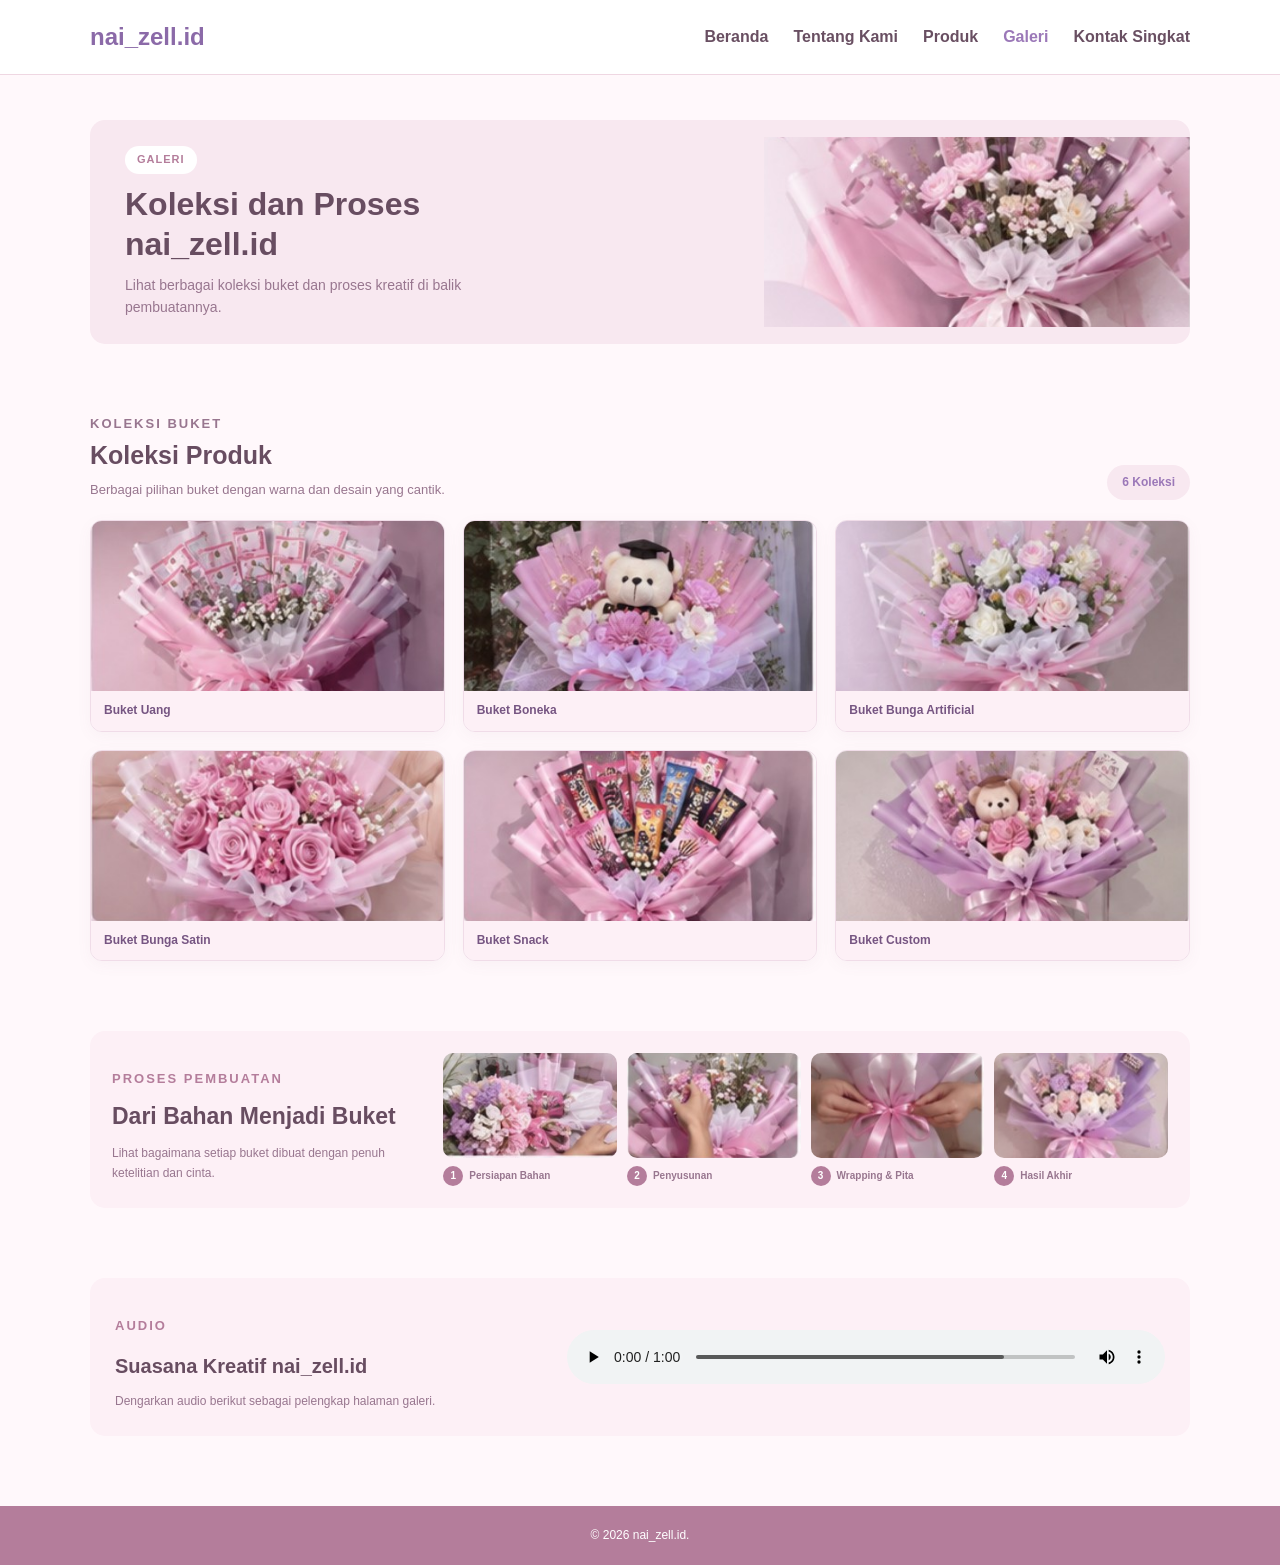
==== website-umkm/galeri.html @ caa22162 "Tugas Mandiri p03" ====
<!doctype html>
<html lang="id">

<head>
  <meta charset="utf-8">
  <meta name="viewport" content="width=device-width, initial-scale=1">

  <title>Galeri - nai_zell.id</title>

  <link rel="stylesheet" href="css/style.css">
</head>

<body>

  <!-- Skip Link -->

  <a class="skip-link" href="#konten">
    Lewati ke konten utama
  </a>


  <!-- Header dan Navigasi -->

  <header class="site-header">

    <div class="header-inner">

      <a class="brand" href="index.html">
        nai_zell.id
      </a>

      <nav aria-label="Navigasi utama">

        <a href="index.html">
          Beranda
        </a>

        <a href="tentang.html">
          Tentang Kami
        </a>

        <a href="produk.html">
          Produk
        </a>

        <a aria-current="page" href="galeri.html">
          Galeri
        </a>

        <a href="index.html#kontak-singkat">
          Kontak Singkat
        </a>

      </nav>

    </div>

  </header>



  <!-- Konten Utama -->

  <main id="konten">


    <!-- Pembuka Galeri -->

    <section
      class="about-hero gallery-hero"
      aria-labelledby="galeri-title">

      <div class="gallery-hero-text">

        <p class="about-label">
          GALERI
        </p>

        <h1 id="galeri-title">
          Koleksi dan Proses<br>
          nai_zell.id
        </h1>

        <p>
          Lihat berbagai koleksi buket dan proses kreatif
          di balik pembuatannya.
        </p>

      </div>


      <img
        src="assets/images/gheader-buket.png"
        alt="Kumpulan buket bunga berwarna merah muda"
        class="gallery-hero-image">

    </section>




    <!-- Galeri Produk -->

    <section aria-labelledby="koleksi-title">

      <div class="section-heading">

        <div>

          <p class="about-label">
            KOLEKSI BUKET
          </p>

          <h2 id="koleksi-title">
            Koleksi Produk
          </h2>

          <p>
            Berbagai pilihan buket dengan warna dan desain
            yang cantik.
          </p>

        </div>


        <span class="collection-count">
          6 Koleksi
        </span>

      </div>



      <div class="gallery-list">


        <!-- Buket Uang -->

        <figure class="gallery-item">

          <img
            src="assets/images/gbuket-uang.png"
            alt="Buket uang">

          <figcaption>
            Buket Uang
          </figcaption>

        </figure>



        <!-- Buket Boneka -->

        <figure class="gallery-item">

          <img
            src="assets/images/gbuket-boneka.png"
            alt="Buket boneka">

          <figcaption>
            Buket Boneka
          </figcaption>

        </figure>



        <!-- Buket Bunga Artificial -->

        <figure class="gallery-item">

          <img
            src="assets/images/gbunga-artificial.png"
            alt="Buket bunga artificial">

          <figcaption>
            Buket Bunga Artificial
          </figcaption>

        </figure>



        <!-- Buket Bunga Satin -->

        <figure class="gallery-item">

          <img
            src="assets/images/gbunga-satin.png"
            alt="Buket bunga satin">

          <figcaption>
            Buket Bunga Satin
          </figcaption>

        </figure>



        <!-- Buket Snack -->

        <figure class="gallery-item">

          <img
            src="assets/images/gbuket-snack.png"
            alt="Buket snack">

          <figcaption>
            Buket Snack
          </figcaption>

        </figure>



        <!-- Buket Custom -->

        <figure class="gallery-item">

          <img
            src="assets/images/gbuket-custom.png"
            alt="Buket custom">

          <figcaption>
            Buket Custom
          </figcaption>

        </figure>


      </div>

    </section>




    <!-- Proses Pembuatan -->

    <section
      class="process-section"
      aria-labelledby="proses-title">


      <div class="process-intro">

        <p class="about-label">
          PROSES PEMBUATAN
        </p>

        <h2 id="proses-title">
          Dari Bahan Menjadi Buket
        </h2>

        <p>
          Lihat bagaimana setiap buket dibuat dengan penuh
          ketelitian dan cinta.
        </p>

      </div>



      <div class="process-list">


        <!-- Proses 1 -->

        <figure class="process-item">

          <img
            src="assets/images/gproses-persiapan-bahan.png"
            alt="Persiapan bahan buket">

          <figcaption>
            <span>1</span>
            Persiapan Bahan
          </figcaption>

        </figure>



        <!-- Proses 2 -->

        <figure class="process-item">

          <img
            src="assets/images/gproses-penyusunan.png"
            alt="Penyusunan buket">

          <figcaption>
            <span>2</span>
            Penyusunan
          </figcaption>

        </figure>



        <!-- Proses 3 -->

        <figure class="process-item">

          <img
            src="assets/images/gproses-wrapping-dan-pita.png"
            alt="Proses wrapping dan pita">

          <figcaption>
            <span>3</span>
            Wrapping &amp; Pita
          </figcaption>

        </figure>



        <!-- Proses 4 -->

        <figure class="process-item">

          <img
            src="assets/images/gproses-hasil-akhir.png"
            alt="Hasil akhir buket">

          <figcaption>
            <span>4</span>
            Hasil Akhir
          </figcaption>

        </figure>


      </div>

    </section>




    <!-- Audio -->

    <section
      class="audio-section"
      aria-labelledby="audio-title">


      <p class="about-label">
        AUDIO
      </p>

      <h2 id="audio-title">
        Suasana Kreatif nai_zell.id
      </h2>

      <p>
        Dengarkan audio berikut sebagai pelengkap
        halaman galeri.
      </p>


      <audio controls preload="metadata">

        <source
          src="assets/until-i-found-you-ref.mp3"
          type="audio/mpeg">

        Browser Anda tidak mendukung pemutar audio.

      </audio>


    </section>


  </main>




  <!-- Footer -->

  <footer class="site-footer">

    <p>
      &copy; 2026 nai_zell.id.
    </p>

  </footer>



  <!-- JavaScript -->

  <script src="js/script.js"></script>

</body>

</html>
---- website-umkm/css/style.css ----
/* DASAR / RESET Digunakan oleh seluruh halaman website */

* {
  box-sizing: border-box;
}

html {
  scroll-behavior: smooth;
}

body {
  margin: 0;
  font-family: Arial, sans-serif;
  background: #fff8fb;
  color: #59404d;
  line-height: 1.6;
}

img {
  max-width: 100%;
  display: block;
}

a {
  color: inherit;
}


/* AKSESIBILITAS Skip link untuk langsung menuju konten utama */

.skip-link {
  position: absolute;
  top: -50px;
  left: 15px;
  padding: 10px 16px;
  background: #8b6aa8;
  color: white;
  text-decoration: none;
  border-radius: 0 0 8px 8px;
  z-index: 100;
}

.skip-link:focus {
  top: 0;
}


/* HEADER & NAVIGASI Digunakan pada semua halaman: Beranda, Tentang Kami, Produk, dan Galeri */

.site-header {
  background: white;
  border-bottom: 1px solid #efd7e2;
  padding: 18px 0;
}

.header-inner {
  width: 90%;
  max-width: 1100px;
  margin: 0 auto;
  display: flex;
  align-items: center;
  justify-content: space-between;
}

.brand {
  display: inline-block;
  font-size: 24px;
  font-weight: bold;
  color: #8b6aa8;
  text-decoration: none;
}

nav {
  display: flex;
  align-items: center;
}

nav a {
  display: inline-block;
  margin-left: 25px;
  color: #694f62;
  text-decoration: none;
  font-weight: 600;
}

nav a:hover,
nav a[aria-current="page"] {
  color: #9b78b8;
}

nav a:focus,
.brand:focus {
  outline: 3px solid #e8a8c5;
  outline-offset: 4px;
}


/* LAYOUT UTAMA Digunakan sebagai dasar isi semua halaman */

main {
  width: 90%;
  max-width: 1100px;
  margin: 0 auto;
}

section {
  margin-bottom: 70px;
}

h1,
h2,
h3 {
  color: #684d61;
}

h2 {
  font-size: 30px;
  margin-bottom: 25px;
}


/* BERANDA / HOME */

.hero {
  margin-top: 45px;
  padding: 55px;
  background: #f8e8f0;
  border-radius: 25px;
  min-height: 390px;
}

.hero::after {
  content: "";
  display: block;
  clear: both;
}

.hero > p:not(.eyebrow) {
  max-width: 560px;
  font-size: 17px;
}

.eyebrow {
  margin-bottom: 5px;
  color: #9b78b8;
  font-size: 13px;
  font-weight: bold;
  letter-spacing: 2px;
}

.hero h1 {
  margin-top: 5px;
  margin-bottom: 15px;
  font-size: 48px;
  color: #8b6aa8;
}

.hero img {
  float: right;
  width: 330px;
  height: 280px;
  object-fit: cover;
  margin: -180px 0 20px 40px;
  border-radius: 22px;
  border: 5px solid white;
  box-shadow: 0 10px 25px rgba(130, 90, 110, 0.12);
}


/* TOMBOL PROMO */

#promoButton {
  margin-top: 15px;
  padding: 12px 22px;
  border: none;
  border-radius: 25px;
  background: #9b78b8;
  color: white;
  font-size: 15px;
  cursor: pointer;
}

#promoButton:hover {
  background: #80609b;
}

#promoButton:focus {
  outline: 3px solid #e8a8c5;
  outline-offset: 3px;
}


/* ETALASE PRODUK */

.etalase {
  margin-bottom: 70px;
  text-align: center;
}

.etalase-label {
  margin-bottom: 5px;
  color: #b47d9b;
  font-size: 13px;
  font-weight: bold;
  letter-spacing: 2px;
}

.etalase h2 {
  margin-top: 5px;
  margin-bottom: 30px;
}

.etalase-list {
  margin: -10px;
  font-size: 0;
  text-align: center;
}

.etalase-item {
  display: inline-block;
  vertical-align: top;
  width: 31%;
  margin: 10px;
  overflow: hidden;
  background: white;
  border: 1px solid #efd7e2;
  border-radius: 20px;
  box-shadow: 0 8px 25px rgba(130, 90, 110, 0.08);
  font-size: 15px;
  text-align: left;
}

.etalase-item img {
  width: 100%;
  height: 360px;
  object-fit: cover;
}

.etalase-info {
  padding: 18px;
}

.etalase-info h3 {
  margin-top: 0;
  margin-bottom: 8px;
  color: #765582;
  font-size: 19px;
}

.etalase-info p {
  margin-top: 5px;
  margin-bottom: 8px;
}

.price {
  color: #9b5f83;
  font-weight: bold;
  font-size: 17px;
}


/* KARTU PRODUK UMUM */

.product-list {
  font-size: 0;
  margin: -10px;
}

.product-card {
  display: inline-block;
  vertical-align: top;
  width: 46%;
  margin: 10px 1.5%;
  padding: 25px;
  background: white;
  border: 1px solid #efd7e2;
  border-radius: 18px;
  box-shadow: 0 6px 20px rgba(130, 90, 110, 0.06);
  font-size: 15px;
}

.product-card h3 {
  margin-top: 0;
  color: #8b6aa8;
}

.product-card p {
  margin-bottom: 0;
}


/* INFORMASI */

section[aria-labelledby="informasi-title"] {
  padding: 35px;
  background: #fdf0f6;
  border-radius: 20px;
}

section[aria-labelledby="informasi-title"] article {
  display: inline-block;
  vertical-align: top;
  width: 45%;
  margin-right: 4%;
}

section[aria-labelledby="informasi-title"] h3 {
  color: #8b6aa8;
  margin-bottom: 5px;
}


/* FOOTER Digunakan pada seluruh halaman website */

.site-footer {
  margin-top: 50px;
  padding: 25px;
  background: #8b6aa8;
  color: white;
  text-align: center;
}

.site-footer p {
  margin: 0;
}


/* TENTANG KAMI (Hero halaman Tentang Kami) */

.about-hero {
  padding: 70px 30px;
  text-align: center;
  background: #f8e8f0;
  border-radius: 25px;
  margin-top: 45px;
}

.about-label {
  margin-bottom: 8px;
  color: #b47d9b;
  font-size: 13px;
  font-weight: bold;
  letter-spacing: 2px;
}

.about-hero h1 {
  margin: 10px 0 15px;
  font-size: 42px;
  color: #8b6aa8;
}

.about-hero p:not(.about-label) {
  max-width: 650px;
  margin: 0 auto;
}


/* TENTANG KAMI - CERITA USAHA */

.about-story {
  padding: 20px 0;
}

.about-story::after {
  content: "";
  display: block;
  clear: both;
}

.about-photo {
  float: left;
  width: 42%;
  margin-right: 6%;
}

.about-photo img {
  width: 100%;
  height: 330px;
  object-fit: cover;
  border-radius: 22px;
  border: 5px solid white;
  box-shadow: 0 10px 25px rgba(130, 90, 110, 0.1);
}

.about-text {
  float: left;
  width: 52%;
}

.about-text h2 {
  margin-top: 5px;
}


/* TENTANG KAMI - NILAI USAHA */

.about-values {
  text-align: center;
}

.about-values h2 {
  margin-top: 5px;
}

.value-list {
  font-size: 0;
  margin: -10px;
}

.value-card {
  display: inline-block;
  vertical-align: top;
  width: 30%;
  margin: 10px;
  padding: 25px 20px;
  background: white;
  border: 1px solid #efd7e2;
  border-radius: 18px;
  text-align: left;
  font-size: 15px;
}

.value-card span {
  color: #c58baa;
  font-size: 14px;
  font-weight: bold;
}

.value-card h3 {
  color: #8b6aa8;
  margin: 8px 0;
}


/* TENTANG KAMI - PRODUK */

.about-products {
  text-align: center;
}

.about-products h2 {
  margin-top: 5px;
}

.product-tags {
  text-align: center;
}

.product-tags span {
  display: inline-block;
  margin: 6px;
  padding: 10px 17px;
  background: #f8e8f0;
  border: 1px solid #efd7e2;
  border-radius: 20px;
  color: #765582;
}


/* TENTANG KAMI - LOKASI */

.about-location {
  text-align: center;
}

.location-box {
  padding: 40px;
  background: #fdf0f6;
  border-radius: 22px;
}

.location-box h2 {
  margin-top: 5px;
  color: #8b6aa8;
}

.location-box strong {
  color: #765582;
}


/* TENTANG KAMI - KONTAK SINGKAT */

#kontak-singkat {
  margin-top: 50px;
  padding: 45px 35px;
  background: white;
  border: 1px solid #efd7e2;
  border-radius: 22px;
  text-align: center;
}

.contact-label {
  margin-bottom: 5px;
  color: #b47d9b;
  font-size: 13px;
  font-weight: bold;
  letter-spacing: 2px;
}

#kontak-singkat h2 {
  margin-top: 5px;
  margin-bottom: 15px;
  color: #8b6aa8;
}

#kontak-singkat > p:not(.contact-label) {
  max-width: 650px;
  margin: 0 auto 30px;
}

#kontak-singkat article {
  display: inline-block;
  vertical-align: top;
  width: 30%;
  min-height: 190px;
  margin: 10px 1%;
  padding: 25px;
  background: #fdf0f6;
  border-radius: 18px;
  text-align: left;
}

#kontak-singkat article h3 {
  margin-top: 0;
  margin-bottom: 15px;
  color: #8b6aa8;
  font-size: 20px;
}

#kontak-singkat article p {
  margin-bottom: 18px;
}

#kontak-singkat a {
  color: #8b6aa8;
  font-weight: bold;
  text-decoration: none;
}

#kontak-singkat a:hover {
  text-decoration: underline;
}

#kontak-singkat a:focus {
  outline: 3px solid #e8a8c5;
  outline-offset: 3px;
}


/* PRODUK */

.page-hero {
  margin-top: 45px;
  padding: 35px;
  min-height: 280px;
  background: #f8e8f0;
  border-radius: 25px;
  display: flex;
  align-items: center;
  justify-content: space-between;
  gap: 35px;
}

.page-hero-text {
  flex: 1;
}

.page-hero h1 {
  margin: 10px 0 15px;
  font-size: 42px;
  color: #8b6aa8;
  line-height: 1.2;
}

.page-hero-text > p:not(.about-label) {
  max-width: 580px;
  margin: 0;
  font-size: 16px;
}

.page-hero > img {
  width: 280px;
  height: 210px;
  object-fit: cover;
  border-radius: 22px;
  border: 5px solid white;
  box-shadow: 0 10px 25px rgba(130, 90, 110, 0.12);
}


/*  PRODUK - KATEGORI */

.category-list {
  font-size: 0;
  margin: -10px;
}

.category-card {
  display: inline-block;
  vertical-align: top;
  width: 46%;
  margin: 10px 1.5%;
  padding: 22px;
  background: white;
  border: 1px solid #efd7e2;
  border-radius: 18px;
  box-shadow: 0 6px 20px rgba(130, 90, 110, 0.06);
  font-size: 15px;
}

.category-card h3 {
  margin-top: 0;
  margin-bottom: 8px;
  color: #8b6aa8;
}

.category-card p {
  margin-bottom: 0;
}


/* PRODUK - GRID */

.product-grid {
  font-size: 0;
  margin: -10px;
}

.product-grid .product-card {
  display: inline-block;
  vertical-align: top;
  width: 30%;
  margin: 10px 1.5%;
  padding: 0;
  overflow: hidden;
  background: white;
  border: 1px solid #efd7e2;
  border-radius: 18px;
  box-shadow: 0 6px 20px rgba(130, 90, 110, 0.06);
  font-size: 15px;
  text-align: left;
}

.product-grid .product-card img {
  width: 100%;
  height: 230px;
  object-fit: cover;
}

.product-grid .product-card h3 {
  margin: 15px 15px 8px;
  color: #765582;
  font-size: 18px;
}

.product-grid .product-card p {
  margin: 8px 15px 15px;
}

.product-grid .product-card .price {
  display: inline-block;
  margin: 0 15px 5px;
  padding: 5px 9px;
  background: #f8e8f0;
  border-radius: 6px;
  color: #9b5f83;
  font-size: 14px;
}


/* PRODUK - TABEL (Tabel informasi produk) */

.table-wrapper {
  width: 100%;
  overflow-x: auto;
}

table {
  width: 100%;
  border-collapse: collapse;
  background: white;
  border: 1px solid #efd7e2;
}

caption {
  margin-bottom: 12px;
  color: #694f62;
  text-align: left;
  font-size: 14px;
}

th,
td {
  padding: 12px 14px;
  border: 1px solid #efd7e2;
  text-align: left;
  font-size: 14px;
}

th {
  background: #8b6aa8;
  color: white;
}

td {
  color: #59404d;
}

tbody tr:hover {
  background: #fdf0f6;
}


/* GALERI */

.gallery-list {
  font-size: 0;
  margin: -10px;
}

.gallery-item {
  display: inline-block;
  vertical-align: top;
  width: 46%;
  margin: 10px 1.5%;
  overflow: hidden;
  background: white;
  border: 1px solid #efd7e2;
  border-radius: 18px;
  box-shadow: 0 6px 20px rgba(130, 90, 110, 0.06);
  font-size: 15px;
}

.gallery-item img {
  width: 100%;
  height: 260px;
  object-fit: cover;
}

.gallery-item figcaption {
  padding: 15px;
  color: #765582;
  font-size: 15px;
}


/* GALERI - PROSES PEMBUATAN */

.process-figure {
  max-width: 750px;
  margin: 20px auto 0;
  padding: 20px;
  background: white;
  border: 1px solid #efd7e2;
  border-radius: 20px;
  text-align: center;
}

.process-figure img {
  width: 100%;
  max-height: 350px;
  object-fit: contain;
  margin: 0 auto;
}

.process-figure figcaption {
  margin-top: 15px;
  font-size: 14px;
}


/* AUDIO (Bagian audio pada halaman Galeri) */

.audio-section {
  padding: 35px;
  background: #fdf0f6;
  border-radius: 20px;
  text-align: center;
}

.audio-section audio {
  width: 100%;
  max-width: 700px;
}


/* GALERI - HERO (Bagian pembuka halaman Galeri) */

.gallery-hero {
  display: flex;
  align-items: center;
  padding: 0 0 0 35px;
  gap: 20px;
  min-height: 190px;
  background: #f8e8f0;
  border-radius: 15px;
  overflow: hidden;
  text-align: left;
}

.gallery-hero-text {
  flex: 1;
  padding: 25px 0;
}

.gallery-hero .about-label {
  display: inline-block;
  margin: 0 0 10px;
  padding: 5px 12px;
  background: white;
  border-radius: 20px;
  font-size: 11px;
  letter-spacing: 1px;
}

.gallery-hero h1 {
  margin: 0 0 10px;
  color: #684d61;
  font-size: 32px;
  line-height: 1.25;
}

.gallery-hero p:not(.about-label) {
  margin: 0;
  max-width: 430px;
  color: #98768f;
  font-size: 14px;
}

.gallery-hero-image {
  width: 40%;
  height: 190px;
  object-fit: cover;
  border: none;
  border-radius: 0;
  box-shadow: none;
}


/* GALERI - JUDUL KOLEKSI */

.section-heading {
  display: flex;
  align-items: flex-end;
  justify-content: space-between;
  gap: 20px;
  margin-bottom: 20px;
}

.section-heading h2 {
  margin: 0 0 5px;
  font-size: 25px;
  color: #684d61;
}

.section-heading p {
  margin: 0;
  color: #98768f;
  font-size: 13px;
}

.collection-count {
  flex-shrink: 0;
  padding: 8px 15px;
  background: #f8e8f0;
  border-radius: 20px;
  color: #9b78b8;
  font-size: 12px;
  font-weight: bold;
}


/* GALERI - KOLEKSI PRODUK (Grid foto produk pada halaman Galeri) */

.gallery-list {
  display: grid;
  grid-template-columns: repeat(3, 1fr);
  gap: 18px;
  margin: 0;
  font-size: initial;
}

.gallery-item {
  display: block;
  width: 100%;
  margin: 0;
  overflow: hidden;
  background: white;
  border: 1px solid #f0dce8;
  border-radius: 12px;
  box-shadow: 0 4px 15px rgba(130, 90, 110, 0.05);
}

.gallery-item img {
  width: 100%;
  height: 170px;
  object-fit: cover;
}

.gallery-item figcaption {
  padding: 10px 13px;
  background: #fdf0f6;
  color: #765582;
  font-size: 12px;
  font-weight: bold;
}


/* GALERI - PROSES PEMBUATAN */

.process-section {
  display: flex;
  align-items: center;
  gap: 25px;
  padding: 22px;
  background: #fdf0f6;
  border-radius: 15px;
}

.process-intro {
  flex: 0 0 29%;
}

.process-intro h2 {
  margin: 0 0 10px;
  color: #684d61;
  font-size: 23px;
}

.process-intro p:not(.about-label) {
  margin: 0;
  color: #98768f;
  font-size: 12px;
}

.process-list {
  display: grid;
  grid-template-columns: repeat(4, 1fr);
  flex: 1;
  gap: 10px;
}

.process-item {
  min-width: 0;
  margin: 0;
}

.process-item img {
  width: 100%;
  height: 105px;
  object-fit: cover;
  border-radius: 10px;
}

.process-item figcaption {
  display: flex;
  align-items: center;
  gap: 6px;
  margin-top: 8px;
  color: #98768f;
  font-size: 10px;
  font-weight: bold;
}

.process-item figcaption span {
  display: inline-flex;
  align-items: center;
  justify-content: center;
  flex-shrink: 0;
  width: 20px;
  height: 20px;
  background: #b47d9b;
  border-radius: 50%;
  color: white;
  font-size: 10px;
}


/* GALERI - AUDIO */

.audio-section {
  display: grid;
  grid-template-columns: 1fr 1.4fr;
  align-items: center;
  gap: 5px 25px;
  padding: 25px;
  background: #fdf0f6;
  border-radius: 15px;
  text-align: left;
}

.audio-section h2 {
  margin: 0 0 5px;
  color: #684d61;
  font-size: 20px;
}

.audio-section p:not(.about-label) {
  margin: 0;
  color: #98768f;
  font-size: 12px;
}

.audio-section audio {
  grid-column: 2;
  grid-row: 1 / span 3;
  width: 100%;
  max-width: none;
}


/* FOOTER GALERI (Tampilan footer versi halaman Galeri) */

.site-footer {
  margin-top: 30px;
  padding: 20px;
  background: #b47d9b;
  color: white;
  text-align: center;
}

.site-footer p {
  margin: 0;
  font-size: 12px;
}


/* GALERI - TABLET (Penyesuaian tampilan Galeri untuk tablet) */

@media (max-width: 800px) {
  .gallery-list {
    gap: 12px;
  }

  .gallery-item img {
    height: 140px;
  }

  .process-section {
    display: block;
  }

  .process-intro {
    margin-bottom: 20px;
  }
}


/* GALERI - HP (Penyesuaian tampilan Galeri untuk HP) */

@media (max-width: 600px) {
  .gallery-hero {
    display: block;
    padding: 25px;
  }

  .gallery-hero-text {
    padding: 0;
  }

  .gallery-hero h1 {
    font-size: 28px;
  }

  .gallery-hero-image {
    width: 100%;
    height: 180px;
    margin-top: 15px;
  }

  .gallery-list {
    grid-template-columns: repeat(2, 1fr);
    gap: 12px;
  }

  .gallery-item img {
    height: 140px;
  }

  .process-list {
    grid-template-columns: repeat(2, 1fr);
    gap: 15px;
  }

  .process-item img {
    height: 120px;
  }

  .audio-section {
    display: block;
  }

  .audio-section audio {
    margin-top: 20px;
  }
}


/*GALERI - HP KECIL (Penyesuaian tampilan Galeri untuk layar kecil) */

@media (max-width: 450px) {
  .gallery-list {
    grid-template-columns: 1fr;
  }

  .gallery-item img {
    height: 200px;
  }
}

/* Produk Baru */

.produk-list {
  display: flex;
  gap: 20px;
  flex-wrap: nowrap;
}

.produk-card {
  flex: 1;
  min-width: 0;
  margin: 0;
  background: #ffffff;
  border: 1px solid #efd7e2;
  border-radius: 18px;
  overflow: hidden;
  box-shadow: 0 6px 20px rgba(130, 90, 110, 0.06);
}

.produk-card img {
  display: block;
  width: 100%;
  height: 230px;
  object-fit: cover;
}

.produk-card figcaption {
  display: flex;
  flex-direction: column;
  gap: 8px;
  padding: 15px;
}

.produk-label {
  color: #9b78b8;
  font-size: 12px;
  font-weight: bold;
  letter-spacing: 1px;
}

.produk-card strong {
  color: #765582;
  font-size: 16px;
}

.produk-harga {
  color: #9b5f83;
  font-size: 15px;
  font-weight: bold;
}
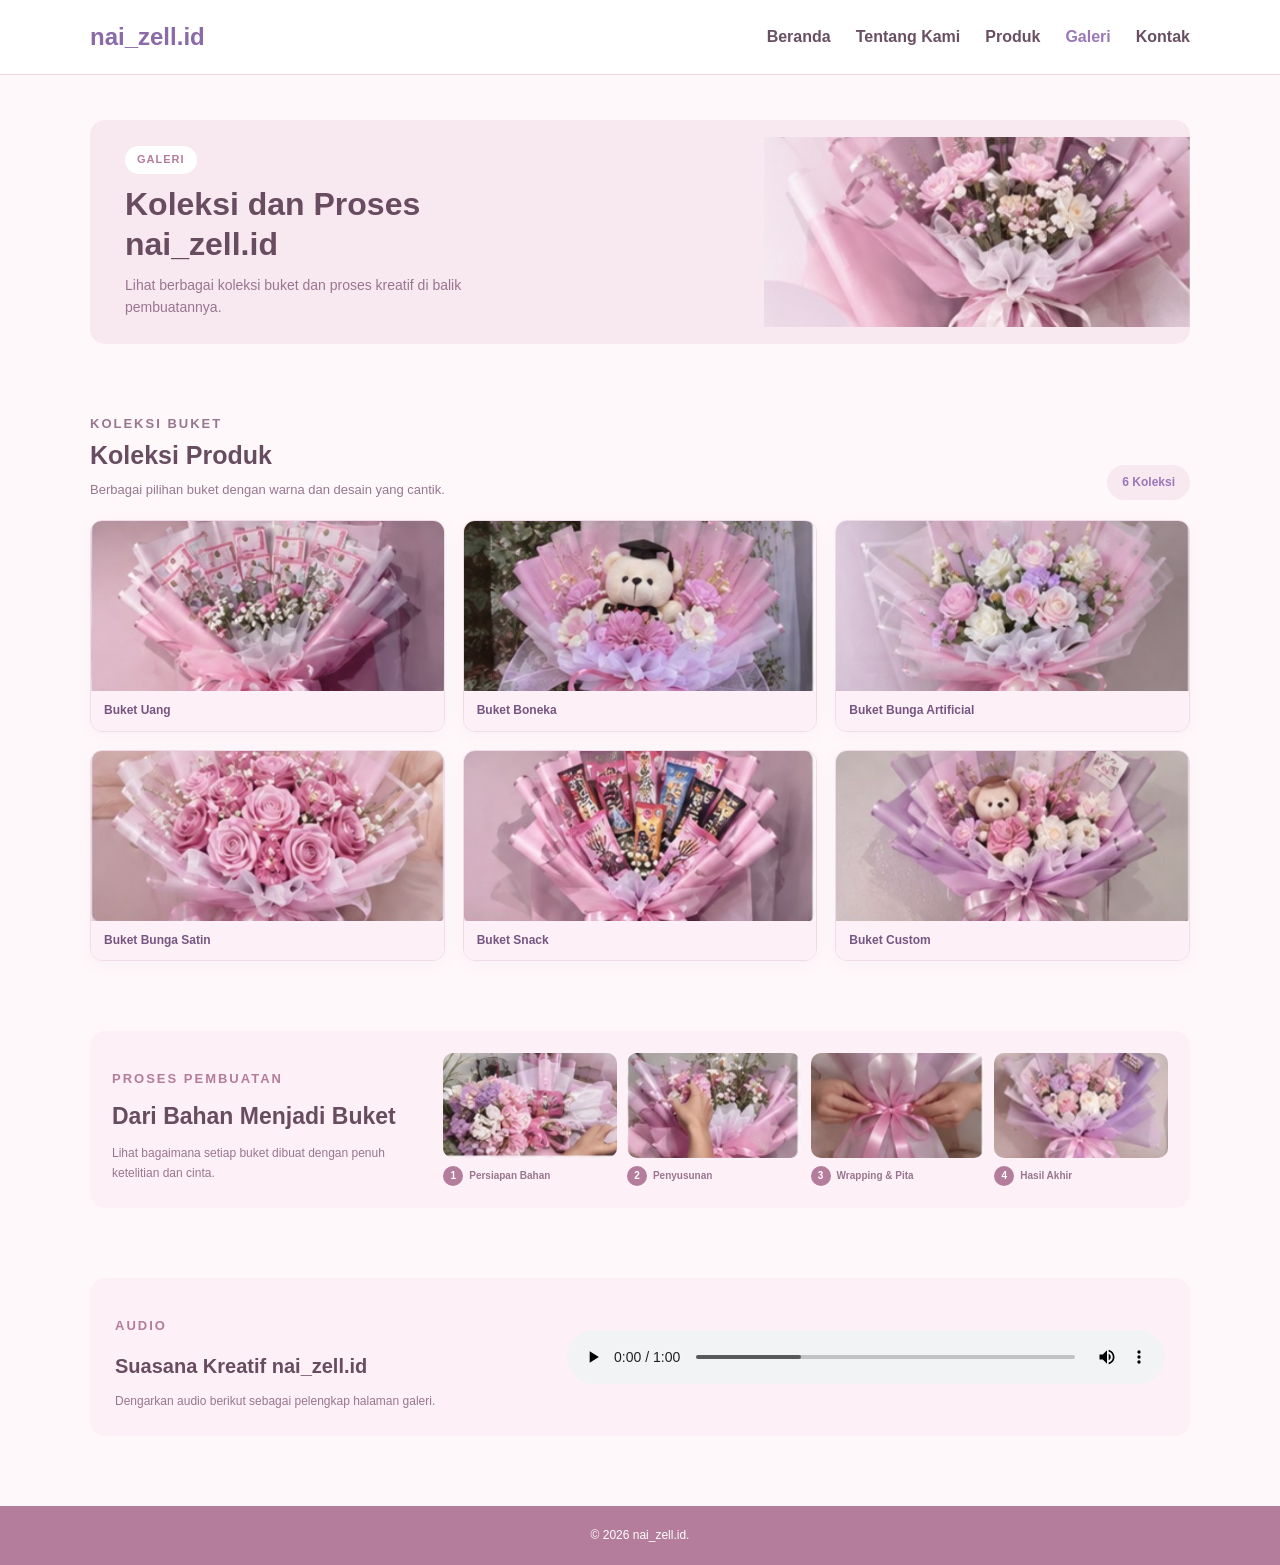
==== commit c237c459: "Tugas Mandiri P04" ====
--- a/website-umkm/galeri.html
+++ b/website-umkm/galeri.html
@@ -4,397 +4,257 @@
 <head>
   <meta charset="utf-8">
   <meta name="viewport" content="width=device-width, initial-scale=1">
-
   <title>Galeri - nai_zell.id</title>
-
   <link rel="stylesheet" href="css/style.css">
 </head>
 
 <body>
 
   <!-- Skip Link -->
-
   <a class="skip-link" href="#konten">
     Lewati ke konten utama
   </a>
 
-
   <!-- Header dan Navigasi -->
-
   <header class="site-header">
-
     <div class="header-inner">
-
       <a class="brand" href="index.html">
         nai_zell.id
       </a>
-
       <nav aria-label="Navigasi utama">
-
         <a href="index.html">
           Beranda
         </a>
-
         <a href="tentang.html">
           Tentang Kami
         </a>
-
         <a href="produk.html">
           Produk
         </a>
-
         <a aria-current="page" href="galeri.html">
           Galeri
         </a>
-
-        <a href="index.html#kontak-singkat">
-          Kontak Singkat
-        </a>
-
+        <a href="kontak.html">
+          Kontak
+        </a>
       </nav>
-
     </div>
-
   </header>
 
-
-
   <!-- Konten Utama -->
-
   <main id="konten">
 
-
     <!-- Pembuka Galeri -->
-
-    <section
-      class="about-hero gallery-hero"
-      aria-labelledby="galeri-title">
-
+    <section class="about-hero gallery-hero" aria-labelledby="galeri-title">
       <div class="gallery-hero-text">
-
         <p class="about-label">
           GALERI
         </p>
-
         <h1 id="galeri-title">
           Koleksi dan Proses<br>
           nai_zell.id
         </h1>
-
         <p>
           Lihat berbagai koleksi buket dan proses kreatif
           di balik pembuatannya.
         </p>
-
-      </div>
-
+      </div>
 
       <img
         src="assets/images/gheader-buket.png"
         alt="Kumpulan buket bunga berwarna merah muda"
         class="gallery-hero-image">
-
-    </section>
-
-
-
+    </section>
 
     <!-- Galeri Produk -->
-
     <section aria-labelledby="koleksi-title">
-
       <div class="section-heading">
-
         <div>
-
           <p class="about-label">
             KOLEKSI BUKET
           </p>
-
           <h2 id="koleksi-title">
             Koleksi Produk
           </h2>
-
           <p>
             Berbagai pilihan buket dengan warna dan desain
             yang cantik.
           </p>
-
         </div>
-
 
         <span class="collection-count">
           6 Koleksi
         </span>
-
-      </div>
-
-
+      </div>
 
       <div class="gallery-list">
 
-
         <!-- Buket Uang -->
-
-        <figure class="gallery-item">
-
+        <figure class="gallery-item">
           <img
             src="assets/images/gbuket-uang.png"
             alt="Buket uang">
-
           <figcaption>
             Buket Uang
           </figcaption>
-
-        </figure>
-
-
+        </figure>
 
         <!-- Buket Boneka -->
-
-        <figure class="gallery-item">
-
+        <figure class="gallery-item">
           <img
             src="assets/images/gbuket-boneka.png"
             alt="Buket boneka">
-
           <figcaption>
             Buket Boneka
           </figcaption>
-
-        </figure>
-
-
+        </figure>
 
         <!-- Buket Bunga Artificial -->
-
-        <figure class="gallery-item">
-
+        <figure class="gallery-item">
           <img
             src="assets/images/gbunga-artificial.png"
             alt="Buket bunga artificial">
-
           <figcaption>
             Buket Bunga Artificial
           </figcaption>
-
-        </figure>
-
-
+        </figure>
 
         <!-- Buket Bunga Satin -->
-
-        <figure class="gallery-item">
-
+        <figure class="gallery-item">
           <img
             src="assets/images/gbunga-satin.png"
             alt="Buket bunga satin">
-
           <figcaption>
             Buket Bunga Satin
           </figcaption>
-
-        </figure>
-
-
+        </figure>
 
         <!-- Buket Snack -->
-
-        <figure class="gallery-item">
-
+        <figure class="gallery-item">
           <img
             src="assets/images/gbuket-snack.png"
             alt="Buket snack">
-
           <figcaption>
             Buket Snack
           </figcaption>
-
-        </figure>
-
-
+        </figure>
 
         <!-- Buket Custom -->
-
-        <figure class="gallery-item">
-
+        <figure class="gallery-item">
           <img
             src="assets/images/gbuket-custom.png"
             alt="Buket custom">
-
           <figcaption>
             Buket Custom
           </figcaption>
-
-        </figure>
-
-
-      </div>
-
-    </section>
-
-
-
+        </figure>
+
+      </div>
+    </section>
 
     <!-- Proses Pembuatan -->
-
     <section
       class="process-section"
       aria-labelledby="proses-title">
 
-
       <div class="process-intro">
-
         <p class="about-label">
           PROSES PEMBUATAN
         </p>
-
         <h2 id="proses-title">
           Dari Bahan Menjadi Buket
         </h2>
-
         <p>
           Lihat bagaimana setiap buket dibuat dengan penuh
           ketelitian dan cinta.
         </p>
-
-      </div>
-
-
+      </div>
 
       <div class="process-list">
 
-
         <!-- Proses 1 -->
-
-        <figure class="process-item">
-
+        <figure class="process-item">
           <img
             src="assets/images/gproses-persiapan-bahan.png"
             alt="Persiapan bahan buket">
-
           <figcaption>
             <span>1</span>
             Persiapan Bahan
           </figcaption>
-
-        </figure>
-
-
+        </figure>
 
         <!-- Proses 2 -->
-
-        <figure class="process-item">
-
+        <figure class="process-item">
           <img
             src="assets/images/gproses-penyusunan.png"
             alt="Penyusunan buket">
-
           <figcaption>
             <span>2</span>
             Penyusunan
           </figcaption>
-
-        </figure>
-
-
+        </figure>
 
         <!-- Proses 3 -->
-
-        <figure class="process-item">
-
+        <figure class="process-item">
           <img
             src="assets/images/gproses-wrapping-dan-pita.png"
             alt="Proses wrapping dan pita">
-
           <figcaption>
             <span>3</span>
-            Wrapping &amp; Pita
-          </figcaption>
-
-        </figure>
-
-
+            Wrapping & Pita
+          </figcaption>
+        </figure>
 
         <!-- Proses 4 -->
-
-        <figure class="process-item">
-
+        <figure class="process-item">
           <img
             src="assets/images/gproses-hasil-akhir.png"
             alt="Hasil akhir buket">
-
           <figcaption>
             <span>4</span>
             Hasil Akhir
           </figcaption>
-
-        </figure>
-
-
-      </div>
-
-    </section>
-
-
-
+        </figure>
+
+      </div>
+    </section>
 
     <!-- Audio -->
-
     <section
       class="audio-section"
       aria-labelledby="audio-title">
 
-
       <p class="about-label">
         AUDIO
       </p>
-
       <h2 id="audio-title">
         Suasana Kreatif nai_zell.id
       </h2>
-
       <p>
         Dengarkan audio berikut sebagai pelengkap
         halaman galeri.
       </p>
 
-
       <audio controls preload="metadata">
-
         <source
           src="assets/until-i-found-you-ref.mp3"
-          type="audio/mpeg">
-
+          type="audio/mp3">
         Browser Anda tidak mendukung pemutar audio.
-
       </audio>
 
-
-    </section>
-
+    </section>
 
   </main>
 
-
-
-
   <!-- Footer -->
-
   <footer class="site-footer">
-
     <p>
       &copy; 2026 nai_zell.id.
     </p>
-
   </footer>
 
-
-
   <!-- JavaScript -->
-
   <script src="js/script.js"></script>
 
 </body>
-
 </html>
--- a/website-umkm/css/style.css
+++ b/website-umkm/css/style.css
@@ -1,4 +1,7 @@
-/* DASAR / RESET Digunakan oleh seluruh halaman website */
+/* ==================================================
+   DASAR / RESET
+   Digunakan oleh seluruh halaman website
+================================================== */
 
 * {
   box-sizing: border-box;
@@ -26,7 +29,10 @@
 }
 
 
-/* AKSESIBILITAS Skip link untuk langsung menuju konten utama */
+/* ==================================================
+   AKSESIBILITAS
+   Skip link untuk langsung menuju konten utama
+================================================== */
 
 .skip-link {
   position: absolute;
@@ -45,7 +51,10 @@
 }
 
 
-/* HEADER & NAVIGASI Digunakan pada semua halaman: Beranda, Tentang Kami, Produk, dan Galeri */
+/* ==================================================
+   HEADER & NAVIGASI
+   Digunakan pada semua halaman website
+================================================== */
 
 .site-header {
   background: white;
@@ -95,7 +104,10 @@
 }
 
 
-/* LAYOUT UTAMA Digunakan sebagai dasar isi semua halaman */
+/* ==================================================
+   LAYOUT UTAMA
+   Digunakan sebagai dasar isi semua halaman
+================================================== */
 
 main {
   width: 90%;
@@ -119,7 +131,9 @@
 }
 
 
-/* BERANDA / HOME */
+/* ==================================================
+   BERANDA / HOME
+================================================== */
 
 .hero {
   margin-top: 45px;
@@ -167,7 +181,9 @@
 }
 
 
-/* TOMBOL PROMO */
+/* ==================================================
+   TOMBOL PROMO
+================================================== */
 
 #promoButton {
   margin-top: 15px;
@@ -190,7 +206,9 @@
 }
 
 
-/* ETALASE PRODUK */
+/* ==================================================
+   ETALASE PRODUK
+================================================== */
 
 .etalase {
   margin-bottom: 70px;
@@ -259,7 +277,9 @@
 }
 
 
-/* KARTU PRODUK UMUM */
+/* ==================================================
+   KARTU PRODUK UMUM
+================================================== */
 
 .product-list {
   font-size: 0;
@@ -289,7 +309,9 @@
 }
 
 
-/* INFORMASI */
+/* ==================================================
+   INFORMASI
+================================================== */
 
 section[aria-labelledby="informasi-title"] {
   padding: 35px;
@@ -310,22 +332,10 @@
 }
 
 
-/* FOOTER Digunakan pada seluruh halaman website */
-
-.site-footer {
-  margin-top: 50px;
-  padding: 25px;
-  background: #8b6aa8;
-  color: white;
-  text-align: center;
-}
-
-.site-footer p {
-  margin: 0;
-}
-
-
-/* TENTANG KAMI (Hero halaman Tentang Kami) */
+/* ==================================================
+   TENTANG KAMI
+   Hero halaman Tentang Kami
+================================================== */
 
 .about-hero {
   padding: 70px 30px;
@@ -355,7 +365,10 @@
 }
 
 
-/* TENTANG KAMI - CERITA USAHA */
+/* ==================================================
+   TENTANG KAMI
+   Cerita Usaha
+================================================== */
 
 .about-story {
   padding: 20px 0;
@@ -392,7 +405,10 @@
 }
 
 
-/* TENTANG KAMI - NILAI USAHA */
+/* ==================================================
+   TENTANG KAMI
+   Nilai Usaha
+================================================== */
 
 .about-values {
   text-align: center;
@@ -432,7 +448,10 @@
 }
 
 
-/* TENTANG KAMI - PRODUK */
+/* ==================================================
+   TENTANG KAMI
+   Produk
+================================================== */
 
 .about-products {
   text-align: center;
@@ -457,7 +476,10 @@
 }
 
 
-/* TENTANG KAMI - LOKASI */
+/* ==================================================
+   TENTANG KAMI
+   Lokasi
+================================================== */
 
 .about-location {
   text-align: center;
@@ -479,7 +501,10 @@
 }
 
 
-/* TENTANG KAMI - KONTAK SINGKAT */
+/* ==================================================
+   TENTANG KAMI
+   Kontak Singkat
+================================================== */
 
 #kontak-singkat {
   margin-top: 50px;
@@ -548,7 +573,10 @@
 }
 
 
-/* PRODUK */
+/* ==================================================
+   PRODUK
+   Hero Produk
+================================================== */
 
 .page-hero {
   margin-top: 45px;
@@ -589,7 +617,10 @@
 }
 
 
-/*  PRODUK - KATEGORI */
+/* ==================================================
+   PRODUK
+   Kategori
+================================================== */
 
 .category-list {
   font-size: 0;
@@ -620,7 +651,10 @@
 }
 
 
-/* PRODUK - GRID */
+/* ==================================================
+   PRODUK
+   Grid Produk
+================================================== */
 
 .product-grid {
   font-size: 0;
@@ -669,7 +703,10 @@
 }
 
 
-/* PRODUK - TABEL (Tabel informasi produk) */
+/* ==================================================
+   PRODUK
+   Tabel Informasi Produk
+================================================== */
 
 .table-wrapper {
   width: 100%;
@@ -712,80 +749,49 @@
 }
 
 
-/* GALERI */
+/* ==================================================
+   GALERI
+   Koleksi Produk
+================================================== */
 
 .gallery-list {
-  font-size: 0;
-  margin: -10px;
+  display: grid;
+  grid-template-columns: repeat(3, 1fr);
+  gap: 18px;
+  margin: 0;
+  font-size: initial;
 }
 
 .gallery-item {
-  display: inline-block;
-  vertical-align: top;
-  width: 46%;
-  margin: 10px 1.5%;
+  display: block;
+  width: 100%;
+  margin: 0;
   overflow: hidden;
   background: white;
-  border: 1px solid #efd7e2;
-  border-radius: 18px;
-  box-shadow: 0 6px 20px rgba(130, 90, 110, 0.06);
-  font-size: 15px;
+  border: 1px solid #f0dce8;
+  border-radius: 12px;
+  box-shadow: 0 4px 15px rgba(130, 90, 110, 0.05);
 }
 
 .gallery-item img {
   width: 100%;
-  height: 260px;
+  height: 170px;
   object-fit: cover;
 }
 
 .gallery-item figcaption {
-  padding: 15px;
+  padding: 10px 13px;
+  background: #fdf0f6;
   color: #765582;
-  font-size: 15px;
-}
-
-
-/* GALERI - PROSES PEMBUATAN */
-
-.process-figure {
-  max-width: 750px;
-  margin: 20px auto 0;
-  padding: 20px;
-  background: white;
-  border: 1px solid #efd7e2;
-  border-radius: 20px;
-  text-align: center;
-}
-
-.process-figure img {
-  width: 100%;
-  max-height: 350px;
-  object-fit: contain;
-  margin: 0 auto;
-}
-
-.process-figure figcaption {
-  margin-top: 15px;
-  font-size: 14px;
-}
-
-
-/* AUDIO (Bagian audio pada halaman Galeri) */
-
-.audio-section {
-  padding: 35px;
-  background: #fdf0f6;
-  border-radius: 20px;
-  text-align: center;
-}
-
-.audio-section audio {
-  width: 100%;
-  max-width: 700px;
-}
-
-
-/* GALERI - HERO (Bagian pembuka halaman Galeri) */
+  font-size: 12px;
+  font-weight: bold;
+}
+
+
+/* ==================================================
+   GALERI
+   Hero
+================================================== */
 
 .gallery-hero {
   display: flex;
@@ -838,7 +844,10 @@
 }
 
 
-/* GALERI - JUDUL KOLEKSI */
+/* ==================================================
+   GALERI
+   Judul Koleksi
+================================================== */
 
 .section-heading {
   display: flex;
@@ -871,43 +880,10 @@
 }
 
 
-/* GALERI - KOLEKSI PRODUK (Grid foto produk pada halaman Galeri) */
-
-.gallery-list {
-  display: grid;
-  grid-template-columns: repeat(3, 1fr);
-  gap: 18px;
-  margin: 0;
-  font-size: initial;
-}
-
-.gallery-item {
-  display: block;
-  width: 100%;
-  margin: 0;
-  overflow: hidden;
-  background: white;
-  border: 1px solid #f0dce8;
-  border-radius: 12px;
-  box-shadow: 0 4px 15px rgba(130, 90, 110, 0.05);
-}
-
-.gallery-item img {
-  width: 100%;
-  height: 170px;
-  object-fit: cover;
-}
-
-.gallery-item figcaption {
-  padding: 10px 13px;
-  background: #fdf0f6;
-  color: #765582;
-  font-size: 12px;
-  font-weight: bold;
-}
-
-
-/* GALERI - PROSES PEMBUATAN */
+/* ==================================================
+   GALERI
+   Proses Pembuatan
+================================================== */
 
 .process-section {
   display: flex;
@@ -977,7 +953,10 @@
 }
 
 
-/* GALERI - AUDIO */
+/* ==================================================
+   GALERI
+   Audio
+================================================== */
 
 .audio-section {
   display: grid;
@@ -1010,7 +989,10 @@
 }
 
 
-/* FOOTER GALERI (Tampilan footer versi halaman Galeri) */
+/* ==================================================
+   FOOTER
+   Digunakan pada seluruh halaman website
+================================================== */
 
 .site-footer {
   margin-top: 30px;
@@ -1026,9 +1008,13 @@
 }
 
 
-/* GALERI - TABLET (Penyesuaian tampilan Galeri untuk tablet) */
+/* ==================================================
+   GALERI
+   Responsif Tablet
+================================================== */
 
 @media (max-width: 800px) {
+
   .gallery-list {
     gap: 12px;
   }
@@ -1044,12 +1030,17 @@
   .process-intro {
     margin-bottom: 20px;
   }
-}
-
-
-/* GALERI - HP (Penyesuaian tampilan Galeri untuk HP) */
+
+}
+
+
+/* ==================================================
+   GALERI
+   Responsif HP
+================================================== */
 
 @media (max-width: 600px) {
+
   .gallery-hero {
     display: block;
     padding: 25px;
@@ -1094,12 +1085,17 @@
   .audio-section audio {
     margin-top: 20px;
   }
-}
-
-
-/*GALERI - HP KECIL (Penyesuaian tampilan Galeri untuk layar kecil) */
+
+}
+
+
+/* ==================================================
+   GALERI
+   Responsif HP Kecil
+================================================== */
 
 @media (max-width: 450px) {
+
   .gallery-list {
     grid-template-columns: 1fr;
   }
@@ -1107,9 +1103,13 @@
   .gallery-item img {
     height: 200px;
   }
-}
-
-/* Produk Baru */
+
+}
+
+
+/* ==================================================
+   PRODUK BARU
+================================================== */
 
 .produk-list {
   display: flex;
@@ -1158,4 +1158,125 @@
   color: #9b5f83;
   font-size: 15px;
   font-weight: bold;
+}
+
+
+/* ==================================================
+   HALAMAN KONTAK
+================================================== */
+
+
+/* Isi utama halaman Kontak */
+
+.contact-page main {
+  max-width: 900px;
+  margin: 0 auto;
+  padding: 30px 20px;
+}
+
+.contact-page main section {
+  margin-bottom: 30px;
+}
+
+.contact-page main section h2 {
+  margin-bottom: 15px;
+  color: #985b73;
+}
+
+
+/* ==================================================
+   FORMULIR KONTAK
+================================================== */
+
+.contact-page #contactForm {
+  background-color: #fff7fa;
+  padding: 30px;
+  border-radius: 15px;
+  box-shadow: 0 4px 12px rgba(0, 0, 0, 0.08);
+}
+
+
+/* Kolom Form */
+
+.contact-page .field {
+  margin-bottom: 20px;
+}
+
+.contact-page .field label {
+  display: block;
+  margin-bottom: 8px;
+  font-weight: bold;
+}
+
+.contact-page input[type="text"],
+.contact-page input[type="email"],
+.contact-page select,
+.contact-page textarea {
+  width: 100%;
+  padding: 12px;
+  border: 1px solid #d9a5b5;
+  border-radius: 8px;
+  box-sizing: border-box;
+  font-family: inherit;
+  font-size: 14px;
+}
+
+
+/* Pilihan Metode Kontak */
+
+.contact-page fieldset {
+  margin-bottom: 20px;
+  padding: 15px;
+  border: 1px solid #d9a5b5;
+  border-radius: 8px;
+}
+
+.contact-page fieldset legend {
+  padding: 0 8px;
+  font-weight: bold;
+}
+
+.contact-page fieldset label {
+  display: inline-block;
+  margin-right: 15px;
+  font-weight: normal;
+}
+
+.contact-page fieldset input[type="radio"] {
+  width: auto;
+  margin-right: 5px;
+}
+
+
+/* Tombol Kirim */
+
+.contact-page button[type="submit"] {
+  padding: 12px 25px;
+  background-color: #9b78b8;
+  color: white;
+  border: none;
+  border-radius: 8px;
+  font-size: 15px;
+  cursor: pointer;
+}
+
+/*preview*/
+.field {
+  margin-bottom: 16px;
+}
+
+.field label {
+  display: block;
+  margin-bottom: 6px;
+}
+
+fieldset {
+  margin: 0 0 16px;
+}
+
+#preview-form {
+  padding: 16px;
+  white-space: pre-wrap;
+  background: white;
+  border: 1px solid #dccbbc;
 }
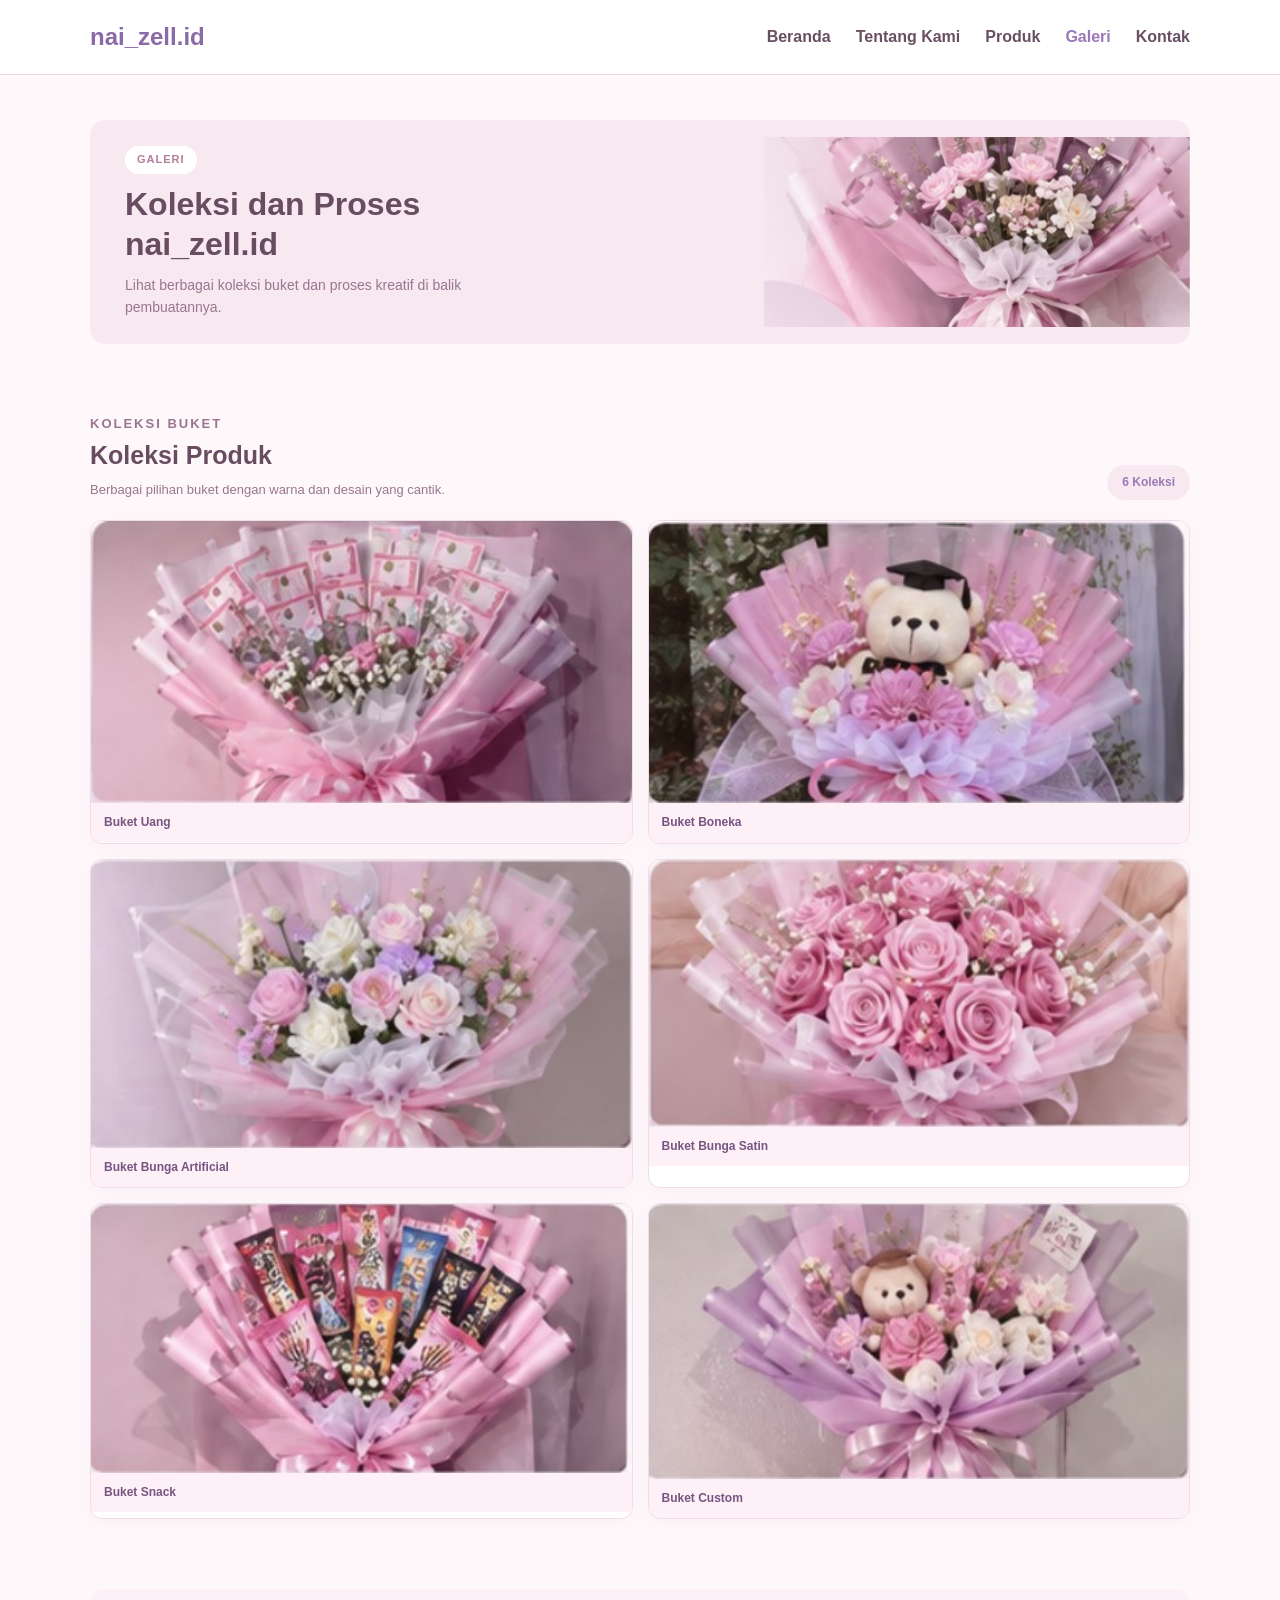
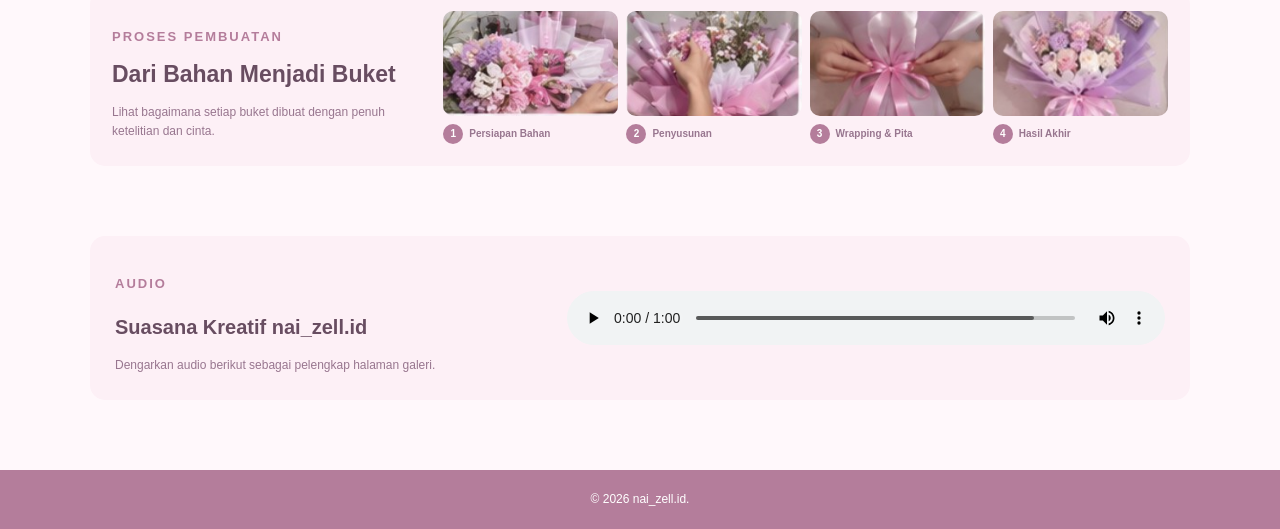
==== commit c0c70d35: "Tugas Mandiri P06" ====
--- a/website-umkm/galeri.html
+++ b/website-umkm/galeri.html
@@ -87,7 +87,7 @@
         </span>
       </div>
 
-      <div class="gallery-list">
+    <div class="gallery-grid">
 
         <!-- Buket Uang -->
         <figure class="gallery-item">
--- a/website-umkm/css/style.css
+++ b/website-umkm/css/style.css
@@ -1,7 +1,23 @@
-/* ==================================================
-   DASAR / RESET
-   Digunakan oleh seluruh halaman website
-================================================== */
+/* DASAR / RESET
+   Digunakan oleh seluruh halaman website */
+:root {
+  --color-primary: #8b6aa8;
+  --color-primary-hover: #80609b;
+  --color-text: #59404d;
+  --color-background: #fff8fb;
+  --color-pink: #f8e8f0;
+  --color-light-pink: #fdf0f6;
+  --color-border: #efd7e2;
+  --color-form-border: #d9a5b5;
+  --color-focus: #e8a8c5;
+  --spacing-small: 8px;
+  --spacing-medium: 15px;
+  --spacing-large: 25px;
+  --radius-small: 8px;
+  --radius-medium: 18px;
+  --radius-large: 25px;
+  --card-shadow: 0 6px 20px rgba(130, 90, 110, 0.06);
+}
 
 * {
   box-sizing: border-box;
@@ -14,13 +30,14 @@
 body {
   margin: 0;
   font-family: Arial, sans-serif;
-  background: #fff8fb;
-  color: #59404d;
+  background: var(--color-background);
+  color: var(--color-text);
   line-height: 1.6;
 }
 
 img {
   max-width: 100%;
+  height: auto;
   display: block;
 }
 
@@ -29,20 +46,17 @@
 }
 
 
-/* ==================================================
-   AKSESIBILITAS
-   Skip link untuk langsung menuju konten utama
-================================================== */
-
+/* AKSESIBILITAS
+   Skip link untuk langsung menuju konten utama */
 .skip-link {
   position: absolute;
   top: -50px;
   left: 15px;
   padding: 10px 16px;
-  background: #8b6aa8;
+  background: var(--color-primary);
   color: white;
   text-decoration: none;
-  border-radius: 0 0 8px 8px;
+  border-radius: 0 0 var(--radius-small) var(--radius-small);
   z-index: 100;
 }
 
@@ -50,15 +64,17 @@
   top: 0;
 }
 
-
-/* ==================================================
-   HEADER & NAVIGASI
-   Digunakan pada semua halaman website
-================================================== */
-
+:focus-visible {
+  outline: 3px solid var(--color-focus);
+  outline-offset: 3px;
+}
+
+
+/* HEADER & NAVIGASI
+   Digunakan pada semua halaman website */
 .site-header {
   background: white;
-  border-bottom: 1px solid #efd7e2;
+  border-bottom: 1px solid var(--color-border);
   padding: 18px 0;
 }
 
@@ -75,7 +91,7 @@
   display: inline-block;
   font-size: 24px;
   font-weight: bold;
-  color: #8b6aa8;
+  color: var(--color-primary);
   text-decoration: none;
 }
 
@@ -99,16 +115,13 @@
 
 nav a:focus,
 .brand:focus {
-  outline: 3px solid #e8a8c5;
+  outline: 3px solid var(--color-focus);
   outline-offset: 4px;
 }
 
 
-/* ==================================================
-   LAYOUT UTAMA
-   Digunakan sebagai dasar isi semua halaman
-================================================== */
-
+/* LAYOUT UTAMA
+   Digunakan sebagai dasar isi semua halaman */
 main {
   width: 90%;
   max-width: 1100px;
@@ -131,25 +144,26 @@
 }
 
 
-/* ==================================================
-   BERANDA / HOME
-================================================== */
-
+/* BERANDA / HOME */
 .hero {
   margin-top: 45px;
   padding: 55px;
-  background: #f8e8f0;
-  border-radius: 25px;
+  background: var(--color-pink);
+  border-radius: var(--radius-large);
   min-height: 390px;
-}
-
-.hero::after {
-  content: "";
-  display: block;
-  clear: both;
-}
-
-.hero > p:not(.eyebrow) {
+
+  /* P06 - Grid */
+  display: grid;
+  grid-template-columns: 1.2fr 0.8fr;
+  gap: var(--spacing-large);
+  align-items: center;
+}
+
+.hero-content {
+  min-width: 0;
+}
+
+.hero-content > p:not(.eyebrow) {
   max-width: 560px;
   font-size: 17px;
 }
@@ -166,50 +180,43 @@
   margin-top: 5px;
   margin-bottom: 15px;
   font-size: 48px;
-  color: #8b6aa8;
-}
-
-.hero img {
-  float: right;
-  width: 330px;
+  color: var(--color-primary);
+}
+
+.hero-image {
+  width: 100%;
   height: 280px;
   object-fit: cover;
-  margin: -180px 0 20px 40px;
-  border-radius: 22px;
+  margin: 0;
+  border-radius: var(--radius-medium);
   border: 5px solid white;
   box-shadow: 0 10px 25px rgba(130, 90, 110, 0.12);
 }
 
 
-/* ==================================================
-   TOMBOL PROMO
-================================================== */
-
+/* TOMBOL PROMO */
 #promoButton {
   margin-top: 15px;
   padding: 12px 22px;
   border: none;
-  border-radius: 25px;
-  background: #9b78b8;
+  border-radius: var(--radius-large);
+  background: var(--color-primary);
   color: white;
   font-size: 15px;
   cursor: pointer;
 }
 
 #promoButton:hover {
-  background: #80609b;
+  background: var(--color-primary-hover);
 }
 
 #promoButton:focus {
-  outline: 3px solid #e8a8c5;
+  outline: 3px solid var(--color-focus);
   outline-offset: 3px;
 }
 
 
-/* ==================================================
-   ETALASE PRODUK
-================================================== */
-
+/* ETALASE PRODUK */
 .etalase {
   margin-bottom: 70px;
   text-align: center;
@@ -241,7 +248,7 @@
   margin: 10px;
   overflow: hidden;
   background: white;
-  border: 1px solid #efd7e2;
+  border: 1px solid var(--color-border);
   border-radius: 20px;
   box-shadow: 0 8px 25px rgba(130, 90, 110, 0.08);
   font-size: 15px;
@@ -277,10 +284,7 @@
 }
 
 
-/* ==================================================
-   KARTU PRODUK UMUM
-================================================== */
-
+/* KARTU PRODUK UMUM */
 .product-list {
   font-size: 0;
   margin: -10px;
@@ -293,15 +297,15 @@
   margin: 10px 1.5%;
   padding: 25px;
   background: white;
-  border: 1px solid #efd7e2;
-  border-radius: 18px;
-  box-shadow: 0 6px 20px rgba(130, 90, 110, 0.06);
+  border: 1px solid var(--color-border);
+  border-radius: var(--radius-medium);
+  box-shadow: var(--card-shadow);
   font-size: 15px;
 }
 
 .product-card h3 {
   margin-top: 0;
-  color: #8b6aa8;
+  color: var(--color-primary);
 }
 
 .product-card p {
@@ -309,13 +313,10 @@
 }
 
 
-/* ==================================================
-   INFORMASI
-================================================== */
-
+/* INFORMASI */
 section[aria-labelledby="informasi-title"] {
   padding: 35px;
-  background: #fdf0f6;
+  background: var(--color-light-pink);
   border-radius: 20px;
 }
 
@@ -327,21 +328,18 @@
 }
 
 section[aria-labelledby="informasi-title"] h3 {
-  color: #8b6aa8;
+  color: var(--color-primary);
   margin-bottom: 5px;
 }
 
 
-/* ==================================================
-   TENTANG KAMI
-   Hero halaman Tentang Kami
-================================================== */
-
+/* TENTANG KAMI
+   Hero halaman Tentang Kami */
 .about-hero {
   padding: 70px 30px;
   text-align: center;
-  background: #f8e8f0;
-  border-radius: 25px;
+  background: var(--color-pink);
+  border-radius: var(--radius-large);
   margin-top: 45px;
 }
 
@@ -356,7 +354,7 @@
 .about-hero h1 {
   margin: 10px 0 15px;
   font-size: 42px;
-  color: #8b6aa8;
+  color: var(--color-primary);
 }
 
 .about-hero p:not(.about-label) {
@@ -365,11 +363,8 @@
 }
 
 
-/* ==================================================
-   TENTANG KAMI
-   Cerita Usaha
-================================================== */
-
+/* TENTANG KAMI
+   Cerita Usaha */
 .about-story {
   padding: 20px 0;
 }
@@ -405,17 +400,10 @@
 }
 
 
-/* ==================================================
-   TENTANG KAMI
-   Nilai Usaha
-================================================== */
-
+/* TENTANG KAMI
+   Nilai Usaha */
 .about-values {
   text-align: center;
-}
-
-.about-values h2 {
-  margin-top: 5px;
 }
 
 .value-list {
@@ -430,8 +418,8 @@
   margin: 10px;
   padding: 25px 20px;
   background: white;
-  border: 1px solid #efd7e2;
-  border-radius: 18px;
+  border: 1px solid var(--color-border);
+  border-radius: var(--radius-medium);
   text-align: left;
   font-size: 15px;
 }
@@ -443,16 +431,13 @@
 }
 
 .value-card h3 {
-  color: #8b6aa8;
+  color: var(--color-primary);
   margin: 8px 0;
 }
 
 
-/* ==================================================
-   TENTANG KAMI
-   Produk
-================================================== */
-
+/* TENTANG KAMI
+Produk */
 .about-products {
   text-align: center;
 }
@@ -469,31 +454,28 @@
   display: inline-block;
   margin: 6px;
   padding: 10px 17px;
-  background: #f8e8f0;
-  border: 1px solid #efd7e2;
+  background: var(--color-pink);
+  border: 1px solid var(--color-border);
   border-radius: 20px;
   color: #765582;
 }
 
 
-/* ==================================================
-   TENTANG KAMI
-   Lokasi
-================================================== */
-
+/* TENTANG KAMI
+Lokasi */
 .about-location {
   text-align: center;
 }
 
 .location-box {
   padding: 40px;
-  background: #fdf0f6;
+  background: var(--color-light-pink);
   border-radius: 22px;
 }
 
 .location-box h2 {
   margin-top: 5px;
-  color: #8b6aa8;
+  color: var(--color-primary);
 }
 
 .location-box strong {
@@ -501,16 +483,13 @@
 }
 
 
-/* ==================================================
-   TENTANG KAMI
-   Kontak Singkat
-================================================== */
-
+/* TENTANG KAMI
+Kontak Singkat */
 #kontak-singkat {
   margin-top: 50px;
   padding: 45px 35px;
   background: white;
-  border: 1px solid #efd7e2;
+  border: 1px solid var(--color-border);
   border-radius: 22px;
   text-align: center;
 }
@@ -526,7 +505,7 @@
 #kontak-singkat h2 {
   margin-top: 5px;
   margin-bottom: 15px;
-  color: #8b6aa8;
+  color: var(--color-primary);
 }
 
 #kontak-singkat > p:not(.contact-label) {
@@ -541,15 +520,15 @@
   min-height: 190px;
   margin: 10px 1%;
   padding: 25px;
-  background: #fdf0f6;
-  border-radius: 18px;
+  background: var(--color-light-pink);
+  border-radius: var(--radius-medium);
   text-align: left;
 }
 
 #kontak-singkat article h3 {
   margin-top: 0;
   margin-bottom: 15px;
-  color: #8b6aa8;
+  color: var(--color-primary);
   font-size: 20px;
 }
 
@@ -558,7 +537,7 @@
 }
 
 #kontak-singkat a {
-  color: #8b6aa8;
+  color: var(--color-primary);
   font-weight: bold;
   text-decoration: none;
 }
@@ -568,22 +547,19 @@
 }
 
 #kontak-singkat a:focus {
-  outline: 3px solid #e8a8c5;
+  outline: 3px solid var(--color-focus);
   outline-offset: 3px;
 }
 
 
-/* ==================================================
-   PRODUK
-   Hero Produk
-================================================== */
-
+/* PRODUK
+Hero Produk */
 .page-hero {
   margin-top: 45px;
   padding: 35px;
   min-height: 280px;
-  background: #f8e8f0;
-  border-radius: 25px;
+  background: var(--color-pink);
+  border-radius: var(--radius-large);
   display: flex;
   align-items: center;
   justify-content: space-between;
@@ -597,7 +573,7 @@
 .page-hero h1 {
   margin: 10px 0 15px;
   font-size: 42px;
-  color: #8b6aa8;
+  color: var(--color-primary);
   line-height: 1.2;
 }
 
@@ -617,11 +593,8 @@
 }
 
 
-/* ==================================================
-   PRODUK
-   Kategori
-================================================== */
-
+/* PRODUK
+Kategori */
 .category-list {
   font-size: 0;
   margin: -10px;
@@ -634,16 +607,16 @@
   margin: 10px 1.5%;
   padding: 22px;
   background: white;
-  border: 1px solid #efd7e2;
-  border-radius: 18px;
-  box-shadow: 0 6px 20px rgba(130, 90, 110, 0.06);
+  border: 1px solid var(--color-border);
+  border-radius: var(--radius-medium);
+  box-shadow: var(--card-shadow);
   font-size: 15px;
 }
 
 .category-card h3 {
   margin-top: 0;
   margin-bottom: 8px;
-  color: #8b6aa8;
+  color: var(--color-primary);
 }
 
 .category-card p {
@@ -651,63 +624,72 @@
 }
 
 
-/* ==================================================
-   PRODUK
-   Grid Produk
-================================================== */
-
+/* PRODUK
+Grid Produk */
 .product-grid {
-  font-size: 0;
-  margin: -10px;
+  display: grid;
+  grid-template-columns: repeat(3, minmax(0, 1fr));
+  gap: var(--spacing-medium);
 }
 
 .product-grid .product-card {
-  display: inline-block;
-  vertical-align: top;
-  width: 30%;
-  margin: 10px 1.5%;
-  padding: 0;
-  overflow: hidden;
-  background: white;
-  border: 1px solid #efd7e2;
-  border-radius: 18px;
-  box-shadow: 0 6px 20px rgba(130, 90, 110, 0.06);
-  font-size: 15px;
+  position: relative;
+  display: flex;
+  flex-direction: column;
+  width: auto;
+  margin: 0;
+  padding: 25px;
+  padding-top: 68px;
+  overflow: visible;
   text-align: left;
 }
 
-.product-grid .product-card img {
-  width: 100%;
-  height: 230px;
-  object-fit: cover;
+.product-badge {
+  position: absolute;
+  top: 25px;
+  left: 25px;
+  padding: 0.25rem var(--spacing-small);
+  color: var(--color-primary);
+  font-size: 0.875rem;
+  font-weight: 800;
+  background: #fef3c7;
+  border-radius: 999px;
 }
 
 .product-grid .product-card h3 {
-  margin: 15px 15px 8px;
+  margin-top: 15px;
+  margin-bottom: 8px;
   color: #765582;
   font-size: 18px;
 }
 
 .product-grid .product-card p {
-  margin: 8px 15px 15px;
+  margin: 8px 0 15px;
 }
 
 .product-grid .product-card .price {
   display: inline-block;
-  margin: 0 15px 5px;
+  width: fit-content;
+  margin-top: auto;
+  margin-bottom: 15px;
   padding: 5px 9px;
-  background: #f8e8f0;
+  background: var(--color-pink);
   border-radius: 6px;
   color: #9b5f83;
   font-size: 14px;
 }
 
-
-/* ==================================================
-   PRODUK
-   Tabel Informasi Produk
-================================================== */
-
+.card-actions {
+  display: flex;
+  gap: var(--spacing-small);
+  align-items: center;
+  flex-wrap: wrap;
+  margin-top: 0;
+}
+
+
+/* PRODUK
+Tabel Informasi Produk */
 .table-wrapper {
   width: 100%;
   overflow-x: auto;
@@ -717,7 +699,7 @@
   width: 100%;
   border-collapse: collapse;
   background: white;
-  border: 1px solid #efd7e2;
+  border: 1px solid var(--color-border);
 }
 
 caption {
@@ -730,34 +712,31 @@
 th,
 td {
   padding: 12px 14px;
-  border: 1px solid #efd7e2;
+  border: 1px solid var(--color-border);
   text-align: left;
   font-size: 14px;
 }
 
 th {
-  background: #8b6aa8;
+  background: var(--color-primary);
   color: white;
 }
 
 td {
-  color: #59404d;
+  color: var(--color-text);
 }
 
 tbody tr:hover {
-  background: #fdf0f6;
-}
-
-
-/* ==================================================
-   GALERI
-   Koleksi Produk
-================================================== */
-
-.gallery-list {
+  background: var(--color-light-pink);
+}
+
+
+/* GALERI
+Koleksi Produk */
+.gallery-grid {
   display: grid;
-  grid-template-columns: repeat(3, 1fr);
-  gap: 18px;
+  grid-template-columns: repeat(2, minmax(0, 1fr));
+  gap: var(--spacing-medium);
   margin: 0;
   font-size: initial;
 }
@@ -775,38 +754,36 @@
 
 .gallery-item img {
   width: 100%;
-  height: 170px;
-  object-fit: cover;
+  height: auto;
+  object-fit: contain;
 }
 
 .gallery-item figcaption {
   padding: 10px 13px;
-  background: #fdf0f6;
+  background: var(--color-light-pink);
   color: #765582;
   font-size: 12px;
   font-weight: bold;
 }
 
 
-/* ==================================================
-   GALERI
-   Hero
-================================================== */
-
+/* GALERI
+Hero */
 .gallery-hero {
-  display: flex;
+  display: grid;
+  grid-template-columns: 1fr 40%;
   align-items: center;
   padding: 0 0 0 35px;
-  gap: 20px;
+  gap: var(--spacing-medium);
   min-height: 190px;
-  background: #f8e8f0;
+  background: var(--color-pink);
   border-radius: 15px;
   overflow: hidden;
   text-align: left;
 }
 
 .gallery-hero-text {
-  flex: 1;
+  min-width: 0;
   padding: 25px 0;
 }
 
@@ -835,7 +812,7 @@
 }
 
 .gallery-hero-image {
-  width: 40%;
+  width: 100%;
   height: 190px;
   object-fit: cover;
   border: none;
@@ -844,16 +821,13 @@
 }
 
 
-/* ==================================================
-   GALERI
-   Judul Koleksi
-================================================== */
-
+/* GALERI
+Judul Koleksi */
 .section-heading {
   display: flex;
   align-items: flex-end;
   justify-content: space-between;
-  gap: 20px;
+  gap: var(--spacing-medium);
   margin-bottom: 20px;
 }
 
@@ -872,7 +846,7 @@
 .collection-count {
   flex-shrink: 0;
   padding: 8px 15px;
-  background: #f8e8f0;
+  background: var(--color-pink);
   border-radius: 20px;
   color: #9b78b8;
   font-size: 12px;
@@ -880,17 +854,14 @@
 }
 
 
-/* ==================================================
-   GALERI
-   Proses Pembuatan
-================================================== */
-
+/* GALERI
+Proses Pembuatan */
 .process-section {
   display: flex;
   align-items: center;
-  gap: 25px;
+  gap: var(--spacing-large);
   padding: 22px;
-  background: #fdf0f6;
+  background: var(--color-light-pink);
   border-radius: 15px;
 }
 
@@ -912,9 +883,9 @@
 
 .process-list {
   display: grid;
-  grid-template-columns: repeat(4, 1fr);
+  grid-template-columns: repeat(4, minmax(0, 1fr));
   flex: 1;
-  gap: 10px;
+  gap: var(--spacing-small);
 }
 
 .process-item {
@@ -953,18 +924,15 @@
 }
 
 
-/* ==================================================
-   GALERI
-   Audio
-================================================== */
-
+/* GALERI
+Audio */
 .audio-section {
   display: grid;
   grid-template-columns: 1fr 1.4fr;
   align-items: center;
-  gap: 5px 25px;
+  gap: var(--spacing-small) var(--spacing-large);
   padding: 25px;
-  background: #fdf0f6;
+  background: var(--color-light-pink);
   border-radius: 15px;
   text-align: left;
 }
@@ -989,11 +957,8 @@
 }
 
 
-/* ==================================================
-   FOOTER
-   Digunakan pada seluruh halaman website
-================================================== */
-
+/* FOOTER
+Digunakan pada seluruh halaman website */
 .site-footer {
   margin-top: 30px;
   padding: 20px;
@@ -1008,109 +973,7 @@
 }
 
 
-/* ==================================================
-   GALERI
-   Responsif Tablet
-================================================== */
-
-@media (max-width: 800px) {
-
-  .gallery-list {
-    gap: 12px;
-  }
-
-  .gallery-item img {
-    height: 140px;
-  }
-
-  .process-section {
-    display: block;
-  }
-
-  .process-intro {
-    margin-bottom: 20px;
-  }
-
-}
-
-
-/* ==================================================
-   GALERI
-   Responsif HP
-================================================== */
-
-@media (max-width: 600px) {
-
-  .gallery-hero {
-    display: block;
-    padding: 25px;
-  }
-
-  .gallery-hero-text {
-    padding: 0;
-  }
-
-  .gallery-hero h1 {
-    font-size: 28px;
-  }
-
-  .gallery-hero-image {
-    width: 100%;
-    height: 180px;
-    margin-top: 15px;
-  }
-
-  .gallery-list {
-    grid-template-columns: repeat(2, 1fr);
-    gap: 12px;
-  }
-
-  .gallery-item img {
-    height: 140px;
-  }
-
-  .process-list {
-    grid-template-columns: repeat(2, 1fr);
-    gap: 15px;
-  }
-
-  .process-item img {
-    height: 120px;
-  }
-
-  .audio-section {
-    display: block;
-  }
-
-  .audio-section audio {
-    margin-top: 20px;
-  }
-
-}
-
-
-/* ==================================================
-   GALERI
-   Responsif HP Kecil
-================================================== */
-
-@media (max-width: 450px) {
-
-  .gallery-list {
-    grid-template-columns: 1fr;
-  }
-
-  .gallery-item img {
-    height: 200px;
-  }
-
-}
-
-
-/* ==================================================
-   PRODUK BARU
-================================================== */
-
+/* PRODUK BARU */
 .produk-list {
   display: flex;
   gap: 20px;
@@ -1122,10 +985,10 @@
   min-width: 0;
   margin: 0;
   background: #ffffff;
-  border: 1px solid #efd7e2;
-  border-radius: 18px;
+  border: 1px solid var(--color-border);
+  border-radius: var(--radius-medium);
   overflow: hidden;
-  box-shadow: 0 6px 20px rgba(130, 90, 110, 0.06);
+  box-shadow: var(--card-shadow);
 }
 
 .produk-card img {
@@ -1161,13 +1024,8 @@
 }
 
 
-/* ==================================================
-   HALAMAN KONTAK
-================================================== */
-
-
+/* HALAMAN KONTAK */
 /* Isi utama halaman Kontak */
-
 .contact-page main {
   max-width: 900px;
   margin: 0 auto;
@@ -1184,10 +1042,7 @@
 }
 
 
-/* ==================================================
-   FORMULIR KONTAK
-================================================== */
-
+/* FORMULIR KONTAK */
 .contact-page #contactForm {
   background-color: #fff7fa;
   padding: 30px;
@@ -1197,7 +1052,6 @@
 
 
 /* Kolom Form */
-
 .contact-page .field {
   margin-bottom: 20px;
 }
@@ -1210,6 +1064,7 @@
 
 .contact-page input[type="text"],
 .contact-page input[type="email"],
+.contact-page input[type="tel"],
 .contact-page select,
 .contact-page textarea {
   width: 100%;
@@ -1223,12 +1078,11 @@
 
 
 /* Pilihan Metode Kontak */
-
 .contact-page fieldset {
   margin-bottom: 20px;
   padding: 15px;
-  border: 1px solid #d9a5b5;
-  border-radius: 8px;
+  border: 1px solid var(--color-border-form);
+  border-radius: var(--radius-small);
 }
 
 .contact-page fieldset legend {
@@ -1249,18 +1103,22 @@
 
 
 /* Tombol Kirim */
-
 .contact-page button[type="submit"] {
   padding: 12px 25px;
-  background-color: #9b78b8;
+  background-color: var(--color-primary);
   color: white;
   border: none;
-  border-radius: 8px;
+  border-radius: var(--radius-small);
   font-size: 15px;
   cursor: pointer;
 }
 
-/*preview*/
+.contact-page button[type="submit"]:hover {
+  background-color: var(--color-primary-hover);
+}
+
+
+/* Preview Form */
 .field {
   margin-bottom: 16px;
 }
@@ -1278,5 +1136,6 @@
   padding: 16px;
   white-space: pre-wrap;
   background: white;
-  border: 1px solid #dccbbc;
+  border: 1px solid var(--color-border);
+  border-radius: var(--radius-small);
 }
